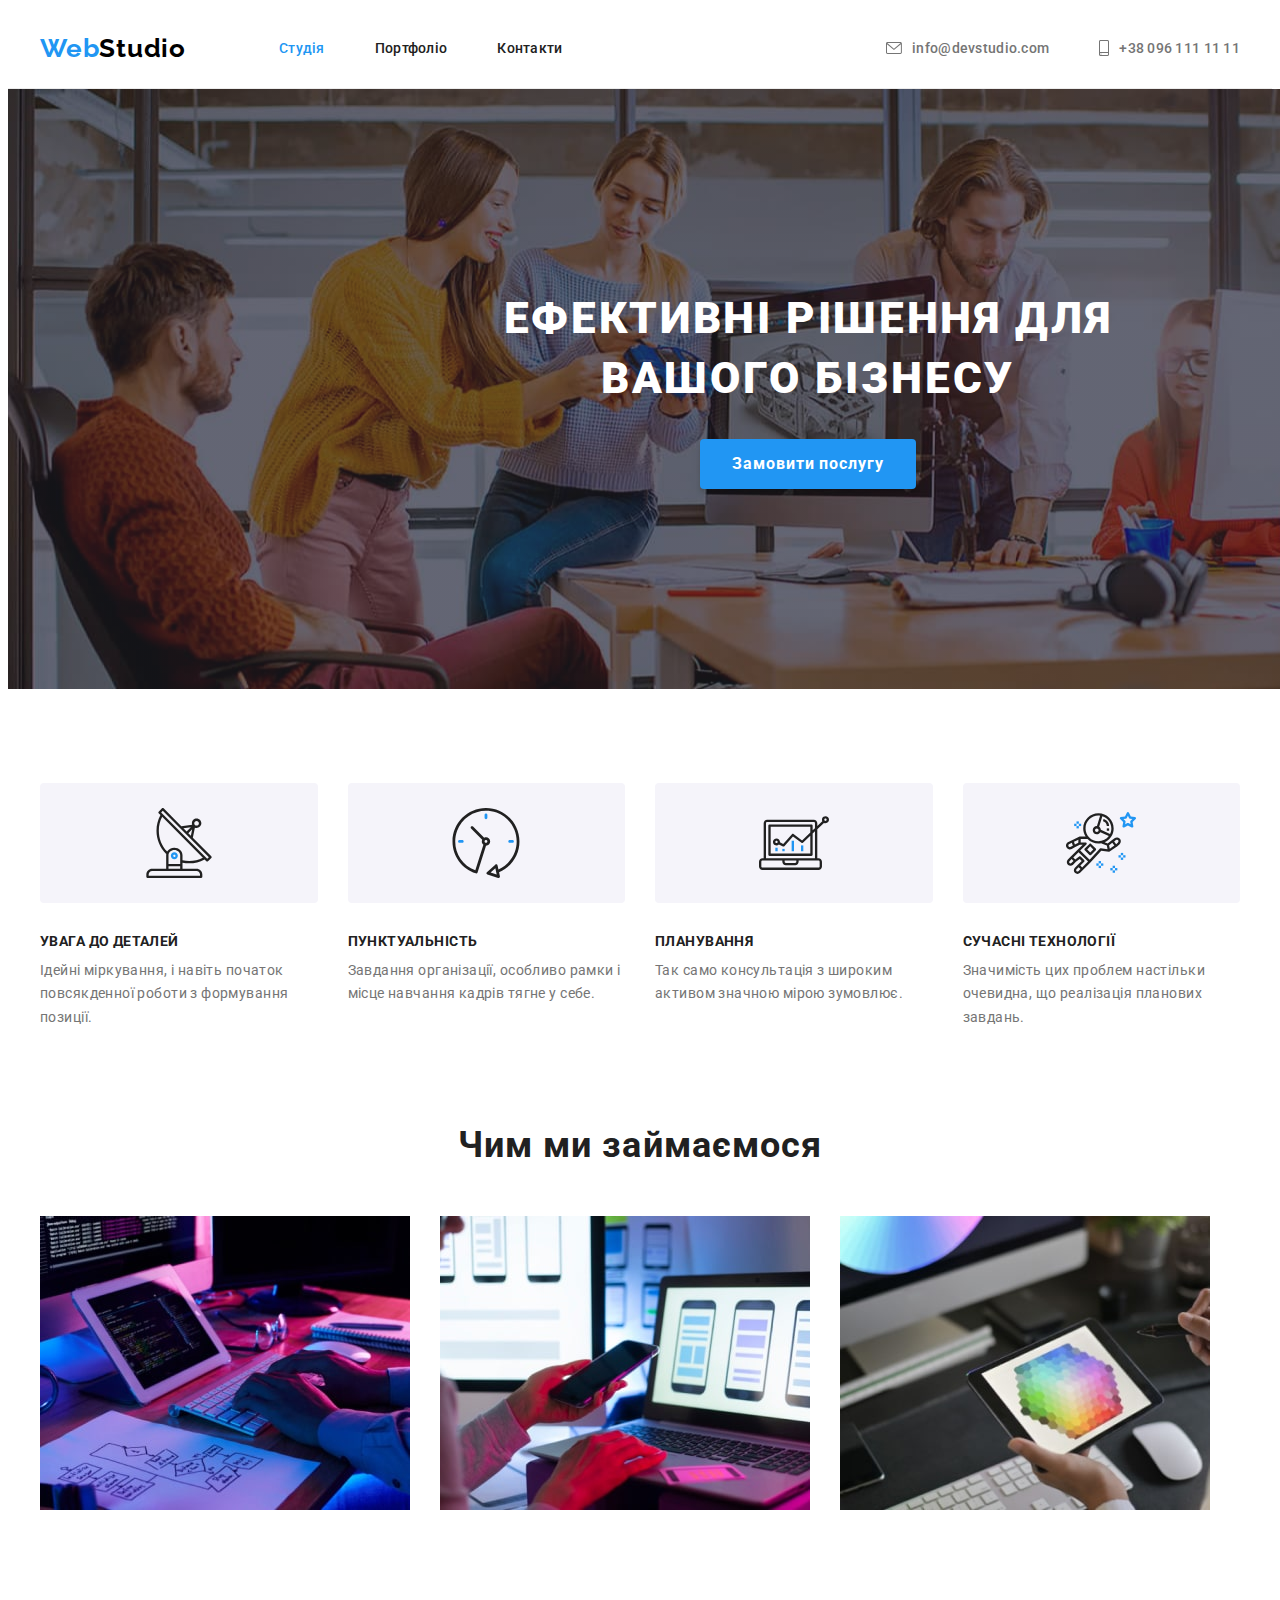
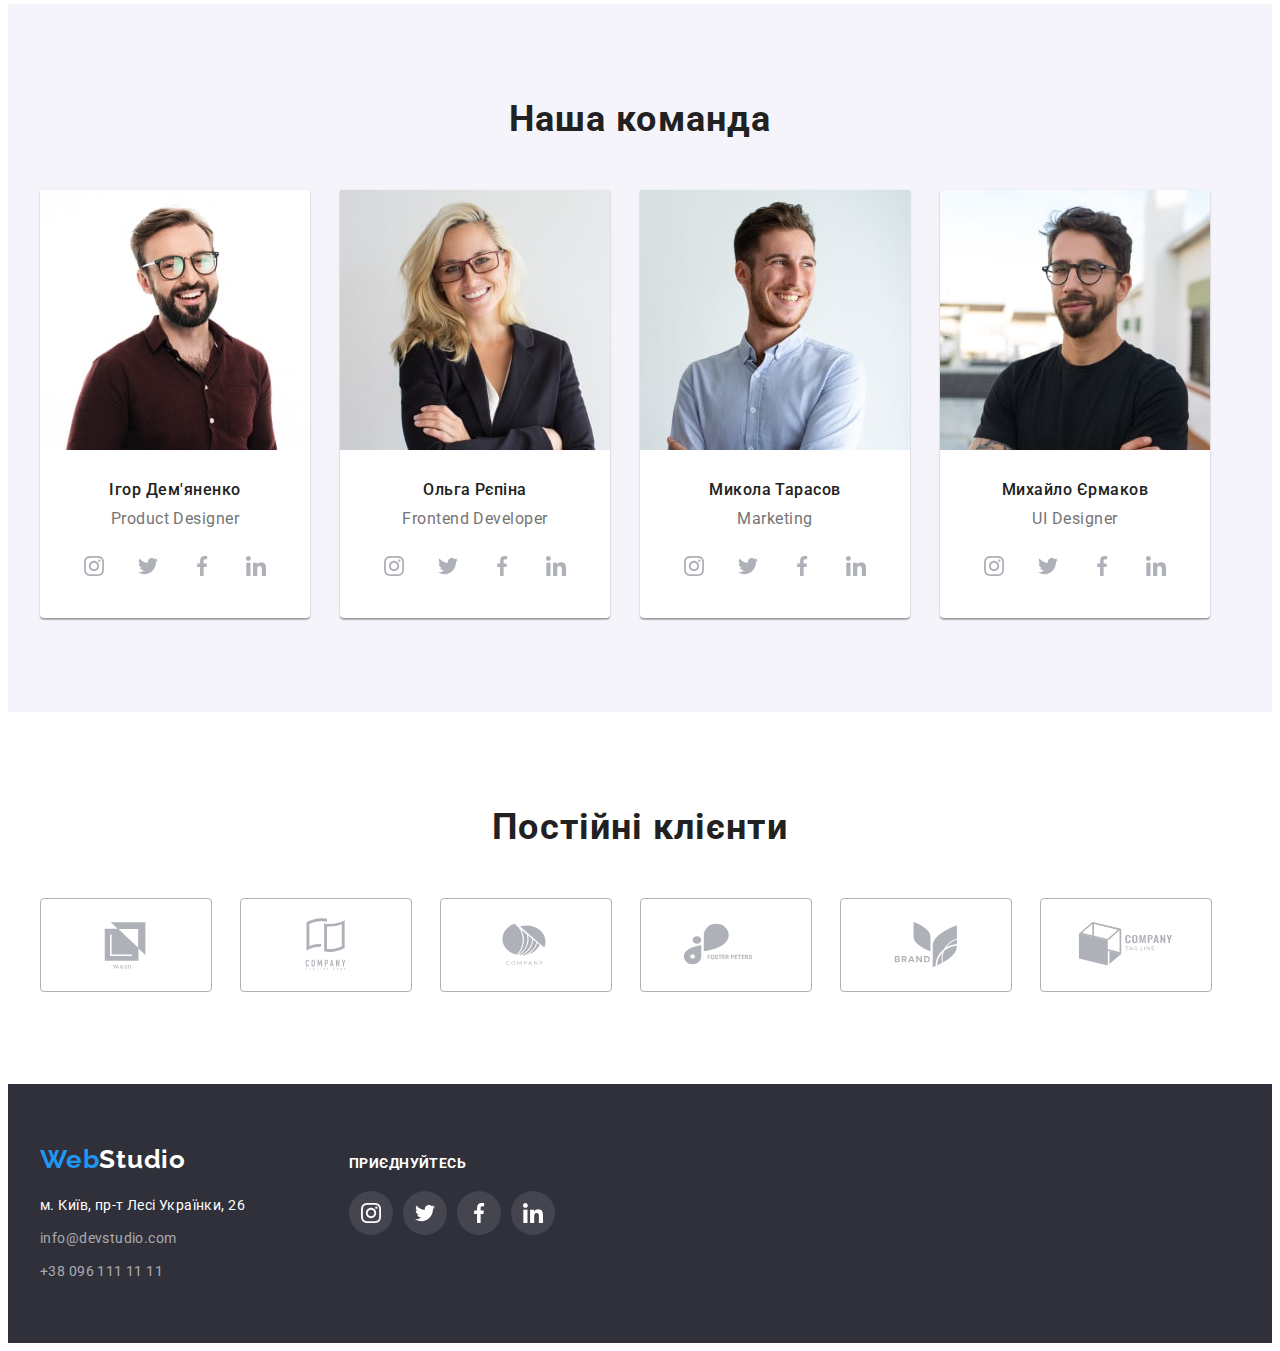
==== index.html @ badafef7 "Initial commit" ====
<!DOCTYPE html>
<html lang="uk">

<head>
    <meta charset="UTF-8">
    <meta name="viewport" content="width=device-width, initial-scale=1.0">
    <title>Webstudio</title>
    <link rel="preconnect" href="https://fonts.googleapis.com">
<link rel="preconnect" href="https://fonts.gstatic.com" crossorigin>
<link href="https://fonts.googleapis.com/css2?family=Raleway:wght@700&family=Roboto:wght@400;500;700;900&display=swap" rel="stylesheet">
<link rel="stylesheet" href="https://cdnjs.cloudflare.com/ajax/libs/modern-normalize/2.0.0/modern-normalize.min.css" integrity="sha512-4xo8blKMVCiXpTaLzQSLSw3KFOVPWhm/TRtuPVc4WG6kUgjH6J03IBuG7JZPkcWMxJ5huwaBpOpnwYElP/m6wg==" crossorigin="anonymous" referrerpolicy="no-referrer" />   
<link rel="stylesheet" href="./css/styles.css">
</head>

<body>
<header  class="header">
    <div class="container header-container">
    <nav class="nav">
        <a class="logo" href="./index.html">Web<span class="logo-part">Studio</span></a>
        <ul class="nav-list">
            <li><a class="nav-link current" href="">Студія</a></li>
            <li><a class="nav-link" href="./portfolio.html">Портфоліо</a></li>
            <li><a class="nav-link" href="">Контакти</a></li>
        </ul>
    </nav>
   
        <ul class="contact-list">
            <li><a class="contakt-link" href="mailto:info@devstudio.com">
                <svg class="contact-icon" width="16" height="12">
                    <use href="./images/icons.svg#icon-envelope"></use>
                </svg>
                info@devstudio.com</a></li>
            <li><a class="contakt-link" href="tel:+380961111111">
                <svg class="contact-icon" width="10" height="16">
                    <use href="./images/icons.svg#icon-smartphone"></use>
                </svg>
                +38 096 111 11 11</a></li>
        </ul>
   </div>
</header>
<main>
    <section class="hero">
        <div class="container">
        <h1 class="hero-title">Ефективні рішення для вашого бізнесу</h1>
        <button class="hero-btn" type="button">Замовити послугу</button></div>
    </section>
    <section class="section futers-section">
        <div class="container">
        <h2 class="visually-hidden" >особливості</h2>
        <ul class="futers-list">
            <li class="futers-item">
                <div class="icon-wrap">
                    <svg width="70" height="70">
                        <use href="./images/icons.svg#icon-antenna-1"></use>
                    </svg>
                </div>
                <h3 class="fuetures-subtitle">УВАГА ДО ДЕТАЛЕЙ</h3>
                <p class="fuetures-text">Ідейні міркування, і навіть початок повсякденної роботи з формування позиції. </p>
            </li>
            <li class="futers-item">
                <div class="icon-wrap">
                    <svg width="70" height="70">
                        <use href="./images/icons.svg#icon-clock-1"></use>
                    </svg>
                </div>
                <h3 class="fuetures-subtitle">ПУНКТУАЛЬНІСТЬ</h3>
                <p class="fuetures-text">Завдання організації, особливо рамки і місце навчання кадрів тягне у себе.</p>
            </li>
            <li class="futers-item">
                <div class="icon-wrap">
                    <svg width="70" height="70">
                        <use href="./images/icons.svg#icon-diagram-1"></use>
                    </svg>
                </div>
                <h3 class="fuetures-subtitle">ПЛАНУВАННЯ</h3>
                <p class="fuetures-text">Так само консультація з широким активом значною мірою зумовлює.</p>
            </li>
            <li class="futers-item">
                <div class="icon-wrap">
                    <svg width="70" height="70">
                        <use href="./images/icons.svg#icon-astronaut-1"></use>
                    </svg>
                </div>
                <h3 class="fuetures-subtitle">СУЧАСНІ ТЕХНОЛОГІЇ</h3>
                <p class="fuetures-text">Значимість цих проблем настільки очевидна, що реалізація планових завдань.</p>
            </li>
        </ul>
        </div>
    </section>
    <section class="section">
        <div class="container">
        <h2  class="section-title">Чим ми займаємося</h2>
        <ul class="doing-list">
            <li><img src="./images/img1.jpg" alt="комп`ютер" width="370"></li>
            <li><img src="./images/img2.jpg" alt="айфон" width="370"></li>
            <li><img src="./images/img3.jpg" alt="планшет" width="370"></li>
        </ul>
        </div>
    </section>
    <section class="team section">
        <div class="container">
        <h2 class="section-title">Наша команда</h2>
        <ul class="team-list">
            <li class="team-item">
                <img src="./images/team/team1.jpg" alt="чоловік з бородою в окулярах" width="270">
                <div class="team-text-wrap">
                <h3 class="team-subtitle">Ігор Дем'яненко</h3>
                <p lang="en" class="team-text">Product Designer</p>
            <ul class="team-soc-list">
                <li class="team-soc-item">
                    <a href="" class="team-soc-link">
                        <svg class="team-soc-icon" width="20" height="20">
                            <use href="./images/icons.svg#icon-instagram-2"></use>
                        </svg>
                    </a>
                </li>
                <li class="team-soc-item">
                    <a href="" class="team-soc-link">
                        <svg class="team-soc-icon" width="20" height="20">
                            <use href="./images/icons.svg#icon-twitter-1"></use>
                        </svg>
                    </a>
                </li>
                <li class="team-soc-item">
                    <a href="" class="team-soc-link">
                        <svg class="team-soc-icon" width="20" height="20">
                            <use href="./images/icons.svg#icon-facebook-1"></use>
                        </svg>
                    </a>
                </li>
                <li class="team-soc-item">
                    <a href="" class="team-soc-link">
                        <svg class="team-soc-icon" width="20" height="20">
                            <use href="./images/icons.svg#icon-linkedin-1"></use>
                        </svg>
                    </a>
                </li>
            </ul>
            </div>
            </li>
            <li class="team-item">
                <img src="./images/team/team2.jpg" alt="жінка з світлим волоссям в окулярах" width="270">
                <div class="team-text-wrap">
                <h3 class="team-subtitle">Ольга Рєпіна</h3>
                <p lang="en" class="team-text">Frontend Developer</p>
                <ul class="team-soc-list">
                    <li class="team-soc-item">
                        <a href="" class="team-soc-link">
                            <svg class="team-soc-icon" width="20" height="20">
                                <use href="./images/icons.svg#icon-instagram-2"></use>
                            </svg>
                        </a>
                    </li>
                    <li class="team-soc-item">
                        <a href="" class="team-soc-link">
                            <svg class="team-soc-icon" width="20" height="20">
                                <use href="./images/icons.svg#icon-twitter-1"></use>
                            </svg>
                        </a>
                    </li>
                    <li class="team-soc-item">
                        <a href="" class="team-soc-link">
                            <svg class="team-soc-icon" width="20" height="20">
                                <use href="./images/icons.svg#icon-facebook-1"></use>
                            </svg>
                        </a>
                    </li>
                    <li class="team-soc-item">
                        <a href="" class="team-soc-link">
                            <svg class="team-soc-icon" width="20" height="20">
                                <use href="./images/icons.svg#icon-linkedin-1"></use>
                            </svg>
                        </a>
                    </li>
                </ul></div>
            </li>
            <li class="team-item">
                <img src="./images/team/team3.jpg" alt="молодий чоловік" width="270">
                <div class="team-text-wrap">
                <h3 class="team-subtitle">Микола Тарасов</h3>
                <p lang="en" class="team-text">Marketing</p>
                <ul class="team-soc-list">
                    <li class="team-soc-item">
                        <a href="" class="team-soc-link">
                            <svg class="team-soc-icon" width="20" height="20">
                                <use href="./images/icons.svg#icon-instagram-2"></use>
                            </svg>
                        </a>
                    </li>
                    <li class="team-soc-item">
                        <a href="" class="team-soc-link">
                            <svg class="team-soc-icon" width="20" height="20">
                                <use href="./images/icons.svg#icon-twitter-1"></use>
                            </svg>
                        </a>
                    </li>
                    <li class="team-soc-item">
                        <a href="" class="team-soc-link">
                            <svg class="team-soc-icon" width="20" height="20">
                                <use href="./images/icons.svg#icon-facebook-1"></use>
                            </svg>
                        </a>
                    </li>
                    <li class="team-soc-item">
                        <a href="" class="team-soc-link">
                            <svg class="team-soc-icon" width="20" height="20">
                                <use href="./images/icons.svg#icon-linkedin-1"></use>
                            </svg>
                        </a>
                    </li>
                </ul></div>
            </li>
            <li class="team-item">
                <img src="./images/team/team4.jpg" alt="чоловік з бородою в окулярах" width="270">
                <div class="team-text-wrap">
                <h3 class="team-subtitle">Михайло Єрмаков</h3>
                <p lang="en" class="team-text">UI Designer</p>
                <ul class="team-soc-list">
                    <li class="team-soc-item">
                        <a href="" class="team-soc-link">
                            <svg class="team-soc-icon" width="20" height="20">
                                <use href="./images/icons.svg#icon-instagram-2"></use>
                            </svg>
                        </a>
                    </li>
                    <li class="team-soc-item">
                        <a href="" class="team-soc-link">
                            <svg class="team-soc-icon" width="20" height="20">
                                <use href="./images/icons.svg#icon-twitter-1"></use>
                            </svg>
                        </a>
                    </li>
                    <li class="team-soc-item">
                        <a href="" class="team-soc-link">
                            <svg class="team-soc-icon" width="20" height="20">
                                <use href="./images/icons.svg#icon-facebook-1"></use>
                            </svg>
                        </a>
                    </li>
                    <li class="team-soc-item">
                        <a href="" class="team-soc-link">
                            <svg class="team-soc-icon" width="20" height="20">
                                <use href="./images/icons.svg#icon-linkedin-1"></use>
                            </svg>
                        </a>
                    </li>
                </ul></div>
            </li>
        </ul>
        </div>

    </section>
  <section class="section">
    <div class="container">
        <h2 class="section-title">Постійні клієнти</h2>
        <ul class="customers-list">
            <li class="customers-item">
                <a href="" class="customers-link">
                    <svg class="customers-icon"  width="106" height="60">
                        <use href="./images/icons.svg#icon-Logo"></use>
                    </svg>
                </a>
            </li>
            <li class="customers-item">
                <a href="" class="customers-link">
                    <svg class="customers-icon"  width="106" height="60">
                        <use href="./images/icons.svg#icon-Logo-1"></use>
                    </svg>
                </a>
            </li>
            <li class="customers-item">
                <a href="" class="customers-link">
                    <svg class="customers-icon"  width="106" height="60">
                        <use href="./images/icons.svg#icon-Logo-2"></use>
                    </svg>
                </a>
            </li>
            <li class="customers-item">
                <a href="" class="customers-link">
                    <svg class="customers-icon"  width="106" height="60">
                        <use href="./images/icons.svg#icon-Logo-3"></use>
                    </svg>
                </a>
            </li>
            <li class="customers-item">
                <a href="" class="customers-link">
                    <svg class="customers-icon"  width="106" height="60">
                        <use href="./images/icons.svg#icon-Logo-4"></use>
                    </svg>
                </a>
            </li>
            <li class="customers-item">
                <a href="" class="customers-link">
                    <svg class="customers-icon"  width="106" height="60">
                        <use href="./images/icons.svg#icon-Logo-5"></use>
                    </svg>
                </a>
            </li>
        </ul>
    </div>
  </section>
</main>
<footer class="footer">
    <div class="container footer-container">
        <div class="address-wrap">
    <a class="logo logo-footer" href="./index.html">Web<span class="logo-part-footer">Studio</span></a>
    <address>
        <ul class="address-list">
            <li><a class="address-link footer-address-link" href="" rel="noopener noreferrenr" target="_blank">м. Київ, пр-т Лесі Українки, 26</a></li>
            <li><a class="address-link" href="mailto:info@devstudio.com">info@devstudio.com</a></li>
            <li><a  class="address-link" href="tel:+380961111111">+38 096 111 11 11</a></li>
        </ul>
    </address></div>
    <div class="footer-soc-wrap">
        <p class="footer-soc-title">приєднуйтесь</p>
        <ul class="footer-soc-list">
            <li class="footer-soc-item">
                <a href="" class="footer-soc-link">
                    <svg class="footer-soc-icon" width="20" height="20">
                        <use href="./images/icons.svg#icon-instagram-2"></use>
                    </svg>
                </a>
            </li>
            <li class="footer-soc-item">
                <a href="" class="footer-soc-link">
                    <svg class="footer-soc-icon" width="20" height="20">
                        <use href="./images/icons.svg#icon-twitter-1"></use>
                    </svg>
                </a>
            </li>
            <li class="footer-soc-item">
                <a href="" class="footer-soc-link">
                    <svg class="footer-soc-icon" width="20" height="20">
                        <use href="./images/icons.svg#icon-facebook-1"></use>
                    </svg>
                </a>
            </li>
            <li class="footer-soc-item">
                <a href="" class="footer-soc-link">
                    <svg class="footer-soc-icon" width="20" height="20">
                        <use href="./images/icons.svg#icon-linkedin-1"></use>
                    </svg>
                </a>
            </li>
        </ul>
    </div>
    </div>
</footer>


</body>

</html>
---- css/styles.css ----
:root {
    --primary-text-color: #212121;
    --primary-bg-color: #FFFFFF;
    --secondary-bg-color: #2F303A;
    --secondary-text-color: #757575;
    --third-text-color: #000;
    --accent-text-color: #2196F3;
    --accent-bg-btn: #188CE8;
    --light-text-color: #fff;
    --light-bg-color: #F5F4FA;
    --grey-text-color: rgba(255, 255, 255, 0.60);
    --portfolio-btn-bg: #F5F4FA;

}

body {
    font-family: "Roboto", sans-serif;
    color: var(--primary-text-color);
    font-size: 14px;
    background-color: var(--primary-bg-color);
}

a {
    text-decoration: none;
}

h1,
h2,
h3,
p {
    margin: 0;

}

img {
    display: block;
    height: auto;


}

ul {
    list-style: none;
    margin: 0;
    padding: 0;
}

address {
    font-style: normal;
}
.visually-hidden {
    position: absolute;
    width: 1px;
    height: 1px;
    margin: -1px;
    border: 0;
    padding: 0;
    white-space: nowrap;
    clip-path: inset(100%);
    clip: rect(0 0 0 0);
    overflow: hidden;
  }

.container {
    width: 1200px;
    padding-left: 15px;
    padding-right: 15px;
    margin: 0 auto;
}

.section-title {
    text-align: center;

    font-size: 36px;


    line-height: normal;
    letter-spacing: 0.03em;
    margin-bottom: 50px;
}
.section{
    padding: 94px 0;
}
.header{
    border-bottom: 1px solid #ECECEC;
}
.header-container{
    display: flex;
}
.nav{
    display: flex;
    margin-right: auto;
    align-items: center;
}
.logo {
    color: var(--accent-text-color);
    font-family: Raleway, sans-serif;
    font-size: 26px;
    font-weight: 700;
    line-height: normal;
    letter-spacing: 0.03em;
    margin-right: 93px;
}


.logo-part {
    color: var(--third-text-color);
}
.nav-list{
    display: flex;
    gap: 50px;
}
.nav-link {
    color: var(--primary-text-color);
    font-weight: 500;
    line-height: normal;
    letter-spacing: 0.02em;
    padding: 32px 0;
    display: block;
}

.current {
    color: var(--accent-text-color);
}

.nav-link:hover,
.nav-link:focus {
    color: var(--accent-text-color);
}
.contact-list{
    display: flex;
    gap: 50px;
}
.contakt-link {
    color: var(--secondary-text-color);
    font-weight: 500;
    line-height: normal;
    letter-spacing: 0.02em;
    padding: 32px 0;
    display: flex;
    align-items: center;
    gap: 10px;
}
.contact-icon{
    fill: currentColor;
}
.contakt-link:hover,
.contakt-link:focus {
    color: var(--accent-text-color);
}

.hero {
    background-color: var(--secondary-bg-color);
    padding: 200px 0;
    background-image: linear-gradient(rgba(47, 48, 58, 0.40), rgba(47, 48, 58, 0.40)), url(../images/herobg.jpg);
    background-repeat: no-repeat;
    background-size: cover;
    width: 1600px;
    margin: 0 auto;
}

.hero-title {
    color: var(--light-text-color);
    text-align: center;
    font-size: 44px;
    width: 696px;
    margin-right: auto;
    margin-left: auto;
    margin-bottom: 30px;
    font-weight: 900;
    line-height: 1.36;
    letter-spacing: 0.06em;
    text-transform: uppercase;
}

.hero-btn {
    color: #FFF;
    font-family: inherit;
    font-size: 16px;
    font-weight: 700;
    line-height: 1.86;
    letter-spacing: 0.06em;
    background-color: var(--accent-text-color);
    cursor: pointer;
    margin: 0 auto;
    display: block;
    border-radius: 4px;
    border: none;
    min-width: 216px;
    height: 50px;
box-shadow: 0px 4px 4px 0px rgba(0, 0, 0, 0.15);
}

.hero-btn:hover,
.hero-btn:focus {
    background-color: var(--accent-bg-btn);
    outline: transparent;
}
.futers-section{
    padding-bottom: 0;
}
.futers-list{
    display: flex;
    gap: 30px;
}

.futers-item{
    width: calc((100% - 90px) / 4) ;
}
.icon-wrap{
    border-radius: 4px;
background: #F5F4FA;
height: 120px;
display: flex;
justify-content: center;
margin-bottom: 30px;
align-items: center;
}
.fuetures-subtitle {

    font-size: 14px;
margin-bottom: 10px;
    line-height: normal;
    letter-spacing: 0.03em;
    text-transform: uppercase;
}

.fuetures-text {
    color: var(--secondary-text-color);
    line-height: 1.7;
    letter-spacing: 0.03em;
}
.doing-list{
    display: flex;
    gap: 30px;
}
.team {
    background-color: var(--light-bg-color);
}
.team-list{
    display: flex;
    gap: 30px;
}
.team-item {
    background-color: var(--primary-bg-color);
    border-radius: 0px 0px 4px 4px;


/* material shadow v1 */
box-shadow: 0px 2px 1px 0px rgba(0, 0, 0, 0.20), 0px 1px 1px 0px rgba(0, 0, 0, 0.14), 0px 1px 3px 0px rgba(0, 0, 0, 0.12);
}
.team-text-wrap{
    padding: 30px 0;
}
.team-subtitle {
margin-bottom: 10px;
    text-align: center;

    font-size: 16px;

    font-weight: 500;
    line-height: normal;
    letter-spacing: 0.03em;
}

.team-text {
    color: var(--secondary-text-color);
    text-align: center;

    font-size: 16px;

    line-height: normal;
    letter-spacing: 0.03em;
    margin-bottom: 16px;
}
.team-soc-list {
    display: flex;
    justify-content: center;
    gap: 10px;
}
.team-soc-item {
    width: 44px;
height: 44px;
}
.team-soc-link {
    width: 100%;
    height: 100%;
    display: flex;
    justify-content: center;
    align-items: center;
    background-color: transparent;
    border-radius: 50%;

    color: #AFB1B8;
}
.team-soc-link:hover,
.team-soc-link:focus{
    background-color: #2196F3;
    color:#FFFFFF;
    outline: transparent;
}
.team-soc-icon {
    fill: currentColor;
}
.customers-list {
    display: flex;
    gap: 30px;
}
.customers-item {
    width: 170px;
height: 92px;
}
.customers-link {
    width: 100%;
    height: 100%;
    display: flex;
    justify-content: center;
    align-items: center;
    border-radius: 4px;
border: 1px solid #AFB1B8;
color:#AFB1B8;
}
.customers-link:hover,
.customers-link:focus{
    border-color: #2196F3;
    color: #2196F3;
    outline: transparent;
}
.customers-icon {
    fill: currentColor;
}

.footer {
    background-color: var(--secondary-bg-color);
    padding: 60px 0;
}
.footer-container{
    display: flex;
    align-items: baseline;

}
.address-wrap{
    margin-right: 70px;
}
.logo-footer{
    display: inline-block;
    margin-bottom: 20px;
}
.logo-part-footer {
    color: var(--light-text-color);
}
.address-list{
    display: flex;
    flex-direction: column;
    gap: 9px;
}
.address-link {
    color: var(--grey-text-color);

    font-size: 14px;


    line-height: 1.7;
    /* 171.429% */
    letter-spacing: 0.03em;
}

.address-link:hover,
.address-link:focus {
    color: var(--accent-text-color);
}

.footer-address-link {
    color: var(--light-text-color);

}
.footer-soc-wrap {
}
.footer-soc-title {
    color:var(--light-text-color);
margin-bottom: 20px;
font-weight: 700;
line-height: normal;
letter-spacing: 0.42px;
text-transform: uppercase;
}
.footer-soc-list {
    display: flex;
    gap: 10px;
}
.footer-soc-item {
    width: 44px;
height: 44px;
}
.footer-soc-link {
    width: 100%;
    height: 100%;
    display: flex;
    justify-content: center;
    align-items: center;
    border-radius: 50%;
    background-color: rgba(255, 255, 255, 0.10);
    color: #FFFFFF;
}
.footer-soc-link:hover,
.footer-soc-link:focus{
    background-color: #2196F3;
    outline: transparent;
}

.footer-soc-icon {
    fill: currentColor;
}

/*Portfolio*/


.portfolio-list-btn {
    display: flex;
    justify-content: center;
    gap: 8px;
    margin-bottom: 50px;
}

.portfolio-btn {
    color: var(--primary-text-color);
    padding: 6px 22px;
    border: none;
    border-radius: 4px;
    font-family: inherit;
    font-size: 16px;

    font-weight: 500;
    line-height: 1.6;
    /* 162.5% */
    letter-spacing: 0.03em;
    cursor: pointer;
    background-color: var(--portfolio-btn-bg);
}

.portfolio-btn:hover,
.portfolio-btn:focus {
    background-color: var(--accent-text-color);
    color: var(--light-text-color);
    outline: transparent;
}
.card-list {
    display: flex;
    flex-wrap: wrap;
    gap: 30px;
}
.card-link {
    display: block;

}
.card-link:hover,
.card-link:focus{
    outline: transparent;
    box-shadow: 1px 4px 6px 0px rgba(0, 0, 0, 0.16), 0px 4px 4px 0px rgba(0, 0, 0, 0.06), 0px 1px 1px 0px rgba(0, 0, 0, 0.12);

}
.cart-text-wrap{
    padding: 20px 24px;
    border: 1px solid #EEE;
    border-top: none;
}






.card-title {
    color: var(--primary-text-color);

    font-size: 18px;

    font-weight: 700;
    line-height: 2;
    /* 200% */
    letter-spacing: 0.06em;
    margin-bottom: 4px;
}

.card-text {
    color: var(--secondary-text-color);

    font-size: 16px;


    line-height: 1.9;
    /* 187.5% */
    letter-spacing: 0.03em;
}
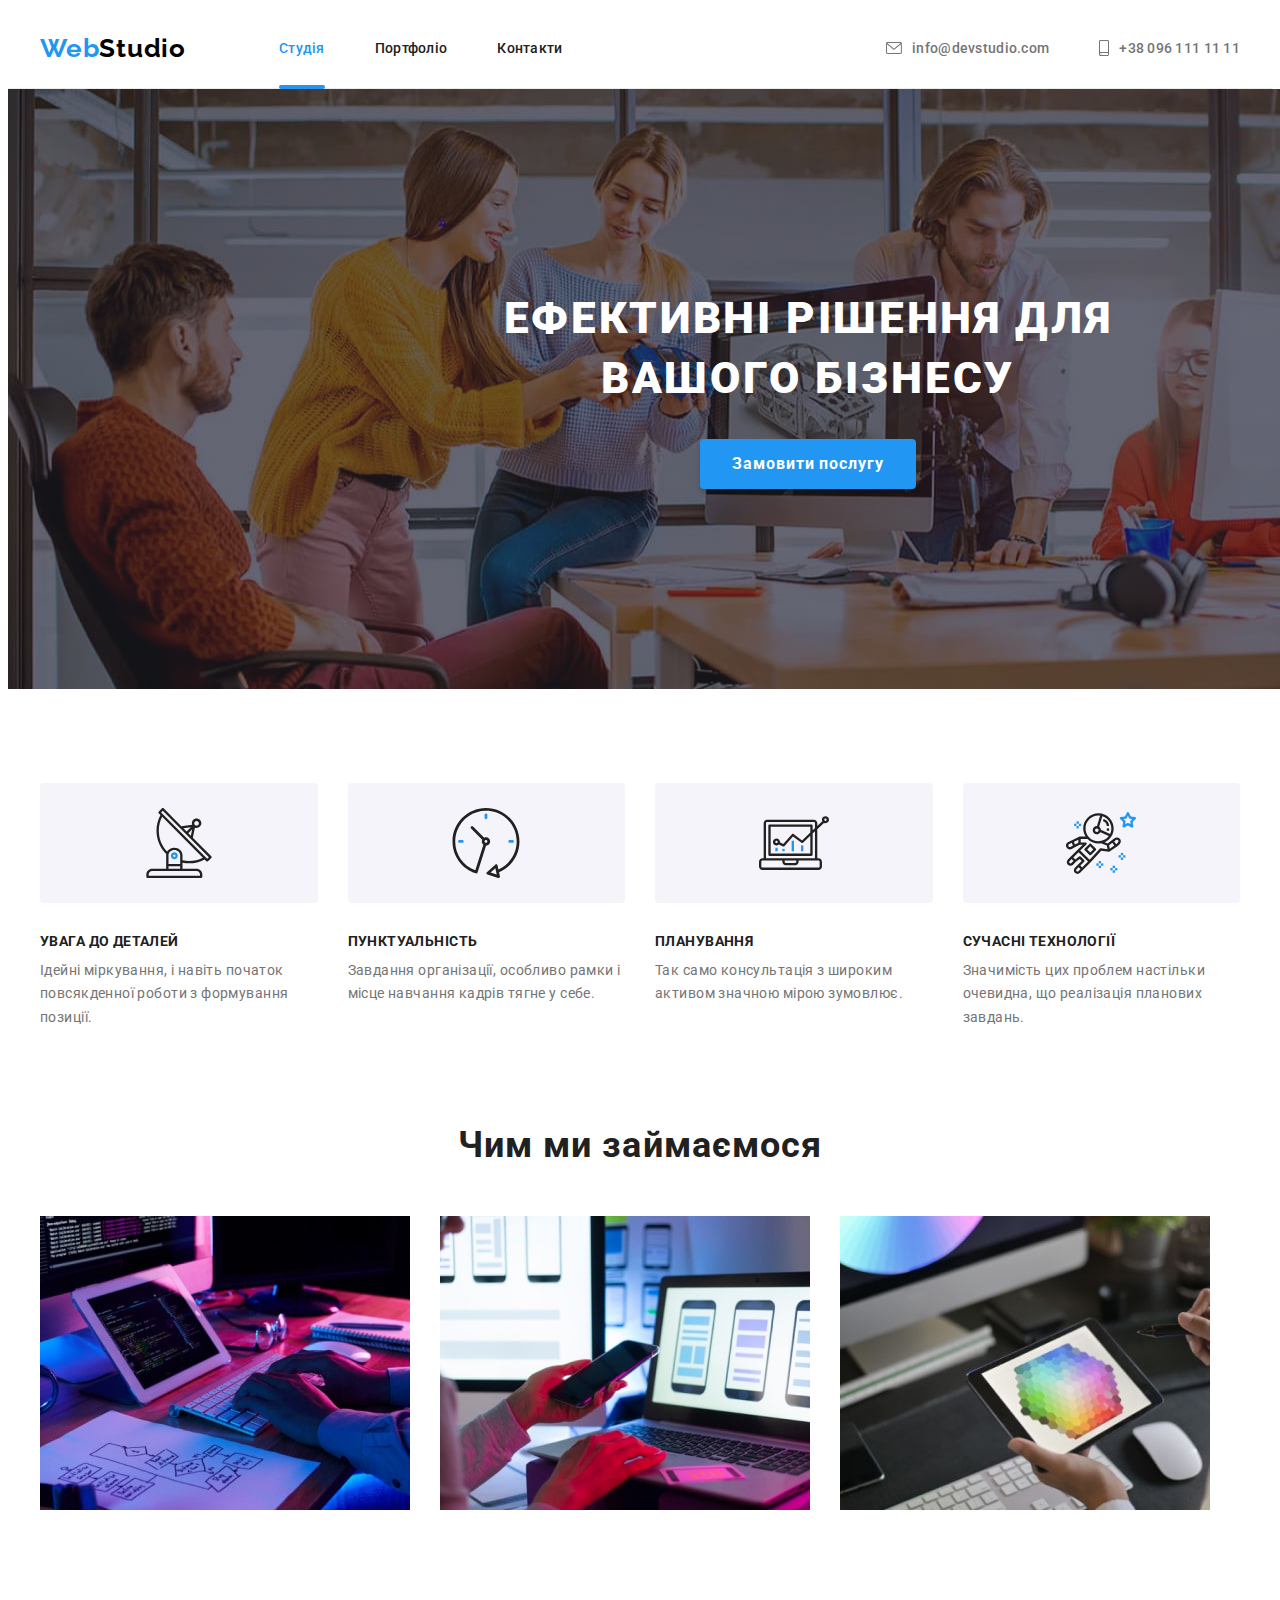
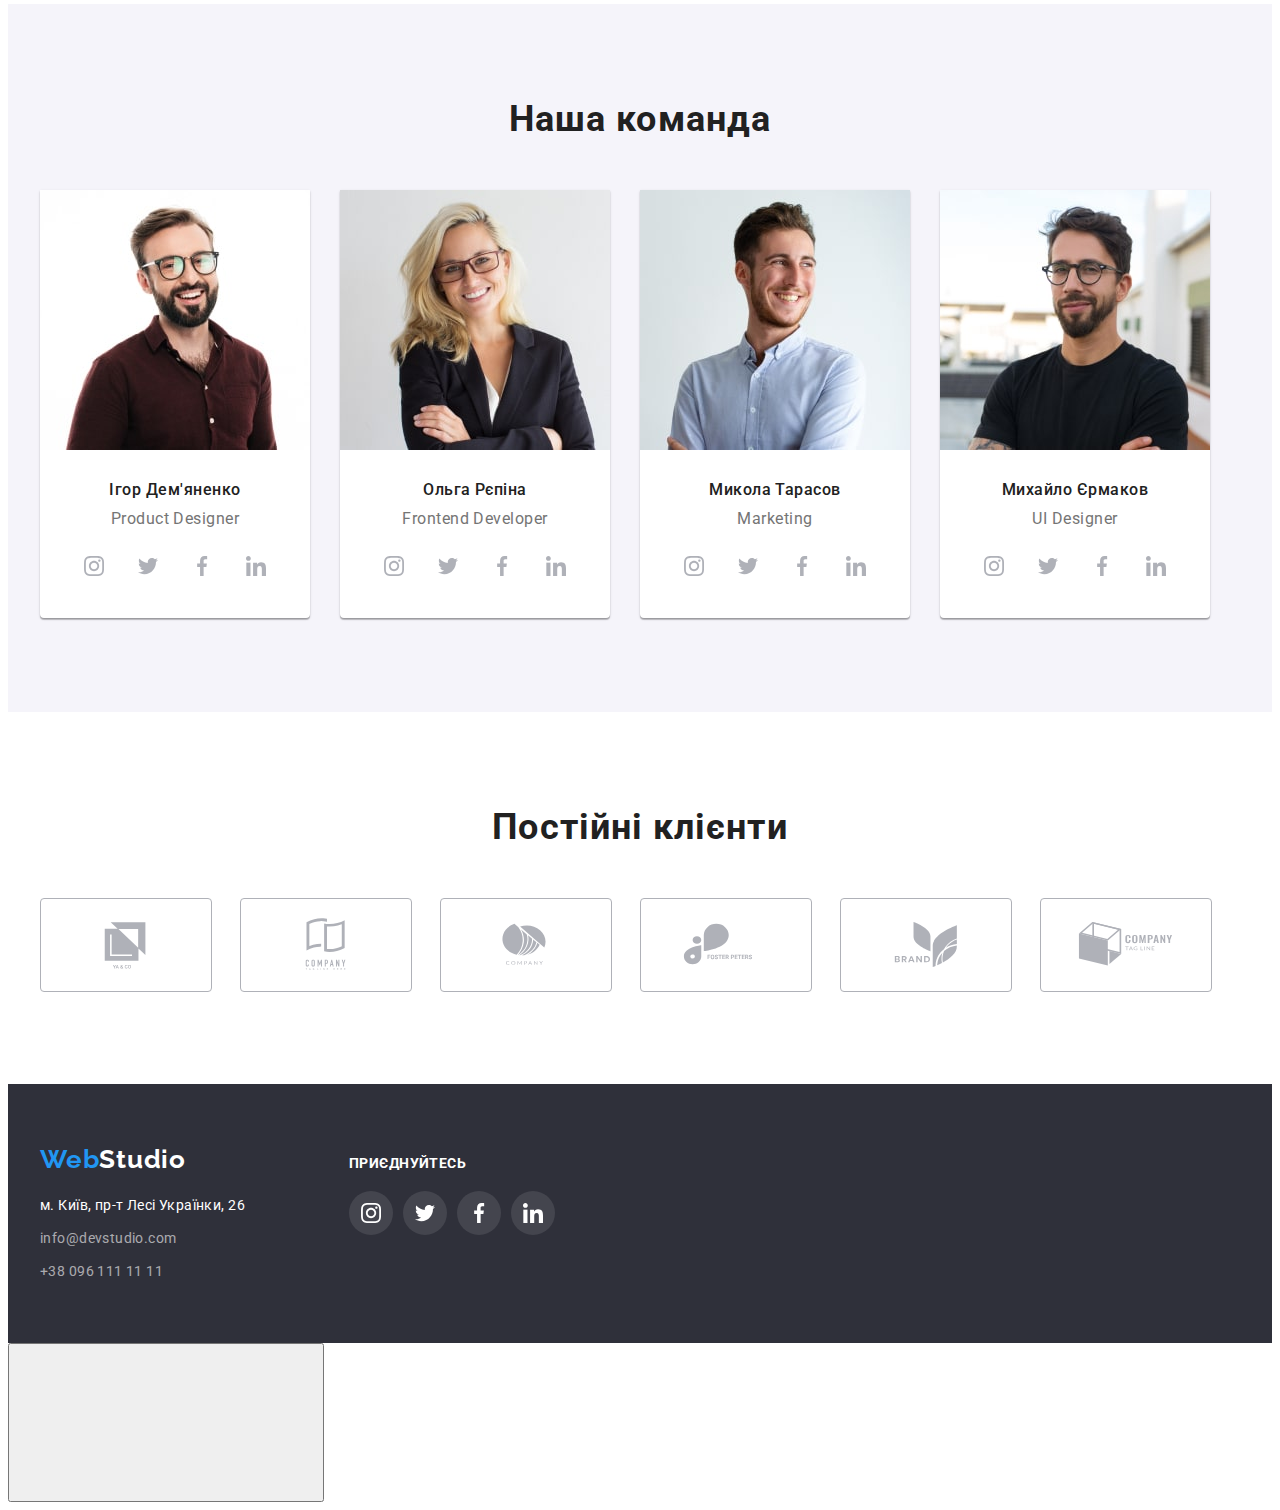
==== commit e8c55b6b: "add" ====
--- a/index.html
+++ b/index.html
@@ -346,7 +346,15 @@
     </div>
     </div>
 </footer>
-
+<div class="backdrop">
+    <div class="modal">
+        <button class="modal-close-btn">
+            <svg class="model-close-icon">
+                <use></use>
+            </svg>
+        </button>
+    </div>
+</div>
 
 </body>
 
--- a/css/styles.css
+++ b/css/styles.css
@@ -10,6 +10,7 @@
     --light-bg-color: #F5F4FA;
     --grey-text-color: rgba(255, 255, 255, 0.60);
     --portfolio-btn-bg: #F5F4FA;
+    --timing-function: 250ms cubic-bezier(0.4, 0, 0.2, 1);
 
 }
 
@@ -117,16 +118,29 @@
     letter-spacing: 0.02em;
     padding: 32px 0;
     display: block;
-}
-
-.current {
-    color: var(--accent-text-color);
-}
-
+    transition: color var(--timing-function);
+
+}
 .nav-link:hover,
 .nav-link:focus {
     color: var(--accent-text-color);
 }
+.current {
+    color: var(--accent-text-color);
+    position: relative;
+}
+.current::after{
+    content:"";
+    position: absolute;
+    left: 0;
+    bottom: -1px;
+    width: 100%;
+    height: 4px;
+    border-radius: 2px;
+background: #2196F3;
+}
+
+
 .contact-list{
     display: flex;
     gap: 50px;
@@ -140,6 +154,7 @@
     display: flex;
     align-items: center;
     gap: 10px;
+    transition: color var(--timing-function);
 }
 .contact-icon{
     fill: currentColor;
@@ -189,6 +204,7 @@
     min-width: 216px;
     height: 50px;
 box-shadow: 0px 4px 4px 0px rgba(0, 0, 0, 0.15);
+transition:  background-color var(--timing-function);
 }
 
 .hero-btn:hover,
@@ -292,6 +308,7 @@
     border-radius: 50%;
 
     color: #AFB1B8;
+    transition:  background-color var(--timing-function), color var(--timing-function);
 }
 .team-soc-link:hover,
 .team-soc-link:focus{
@@ -319,6 +336,7 @@
     border-radius: 4px;
 border: 1px solid #AFB1B8;
 color:#AFB1B8;
+transition:  border-color var(--timing-function), color var(--timing-function);
 }
 .customers-link:hover,
 .customers-link:focus{
@@ -363,6 +381,7 @@
     line-height: 1.7;
     /* 171.429% */
     letter-spacing: 0.03em;
+    transition: color var(--timing-function);
 }
 
 .address-link:hover,
@@ -401,6 +420,7 @@
     border-radius: 50%;
     background-color: rgba(255, 255, 255, 0.10);
     color: #FFFFFF;
+    transition:  background-color var(--timing-function);
 }
 .footer-soc-link:hover,
 .footer-soc-link:focus{
@@ -436,12 +456,15 @@
     letter-spacing: 0.03em;
     cursor: pointer;
     background-color: var(--portfolio-btn-bg);
+    transition:  background-color var(--timing-function), color var(--timing-function), box-shadow var(--timing-function);
 }
 
 .portfolio-btn:hover,
 .portfolio-btn:focus {
     background-color: var(--accent-text-color);
     color: var(--light-text-color);
+    box-shadow: 0px 2px 2px 0px rgba(0, 0, 0, 0.12), 0px 1px 2px 0px rgba(0, 0, 0, 0.08), 0px 3px 1px 0px rgba(0, 0, 0, 0.10);
+
     outline: transparent;
 }
 .card-list {
@@ -451,6 +474,7 @@
 }
 .card-link {
     display: block;
+    transition: box-shadow var(--timing-function);
 
 }
 .card-link:hover,
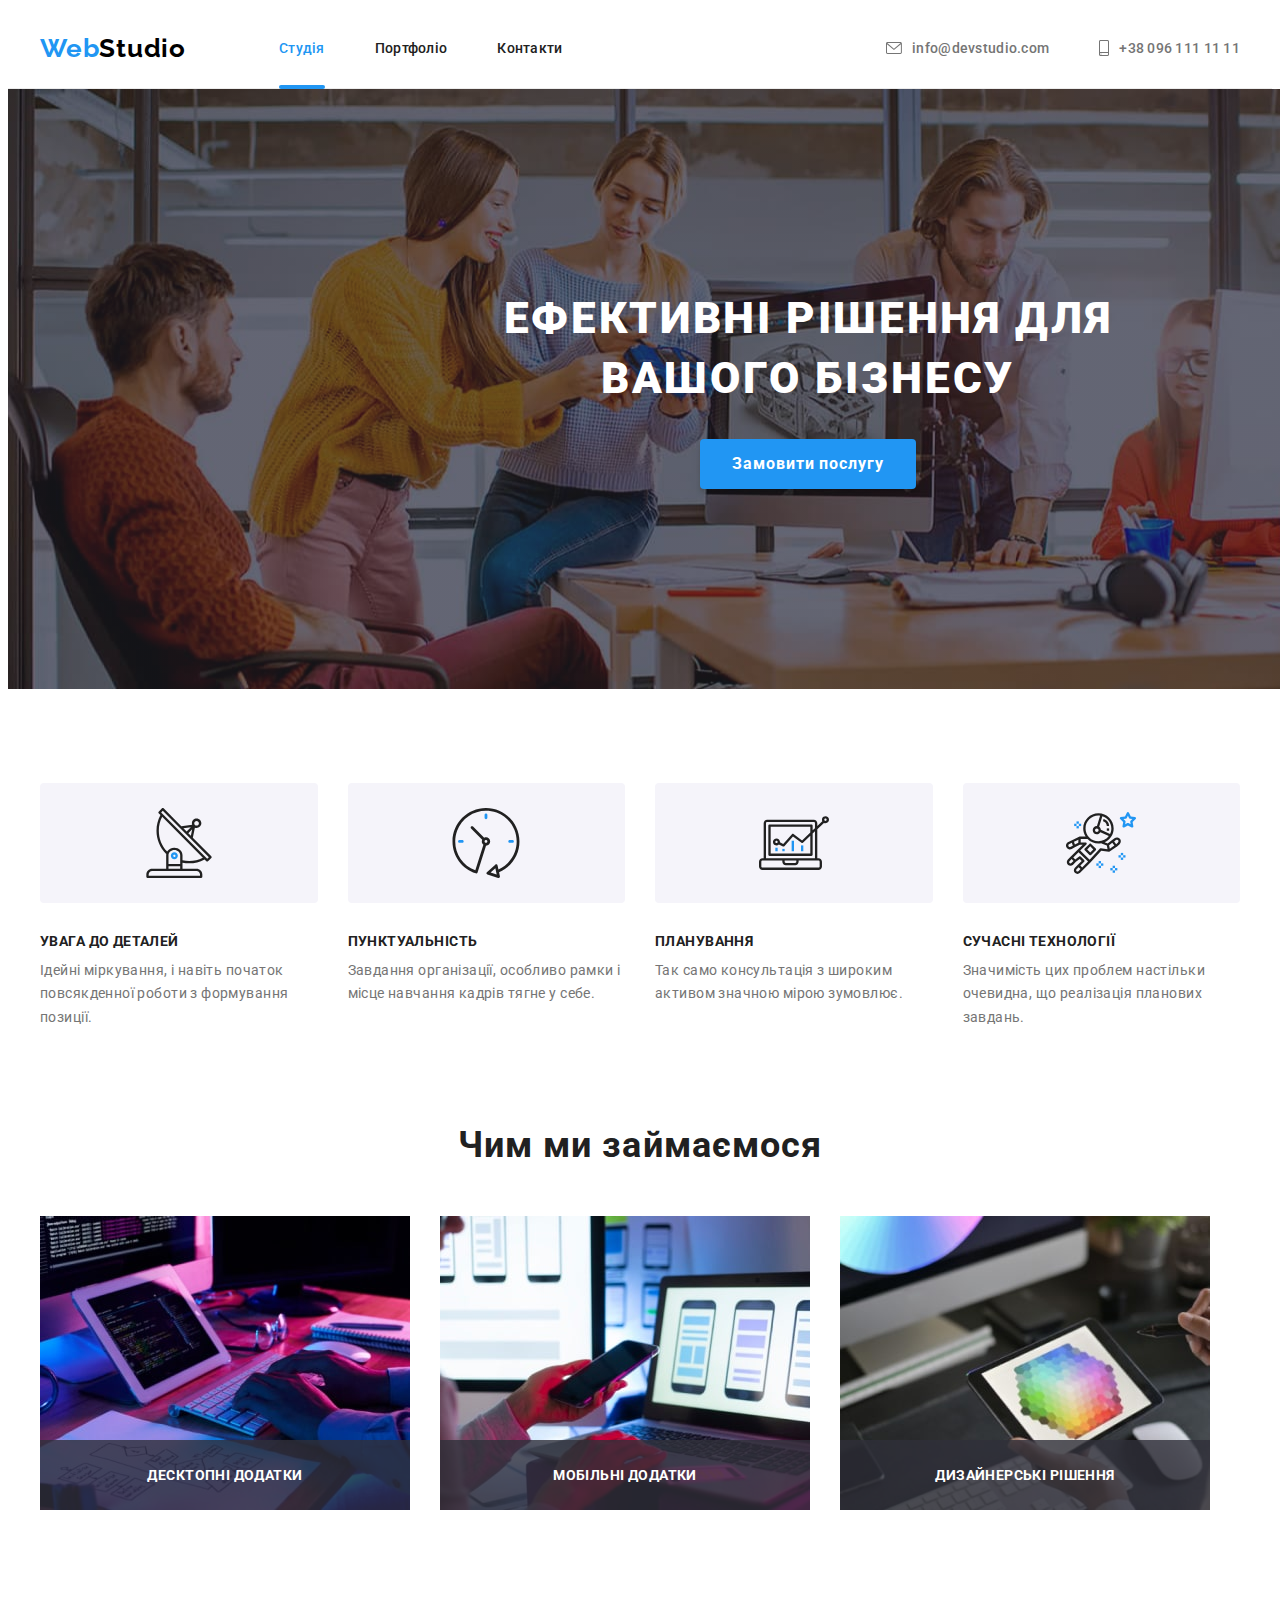
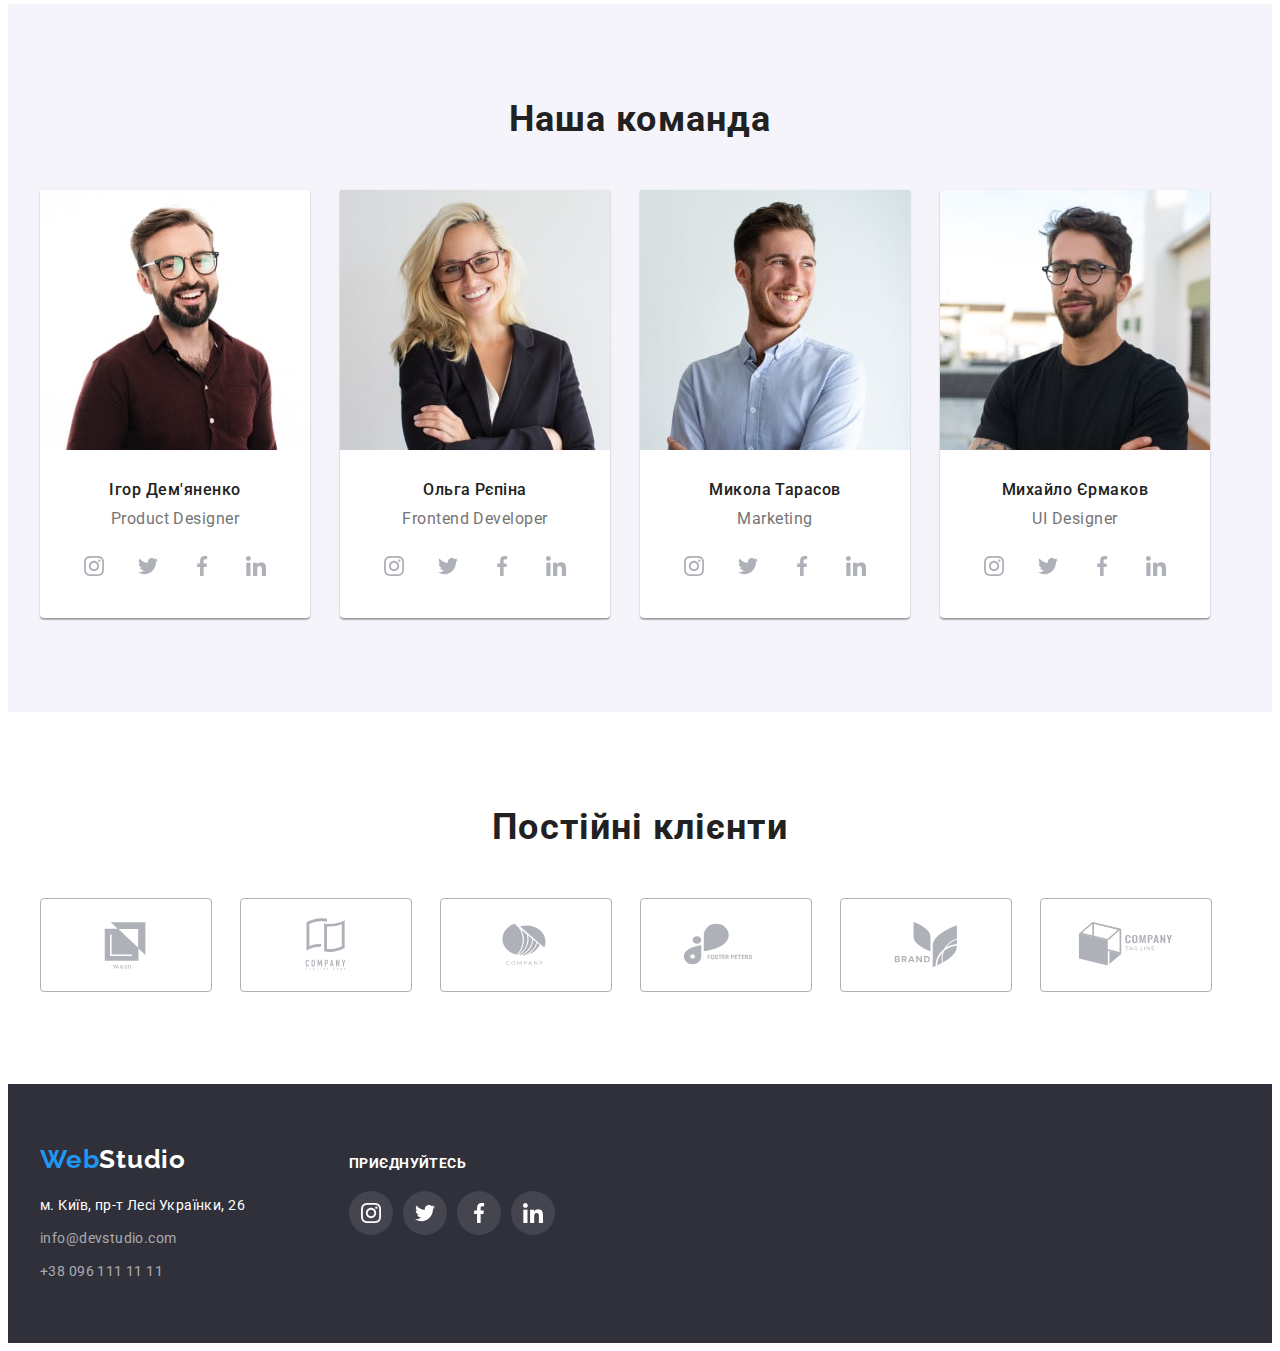
==== commit ef05a707: "add" ====
--- a/index.html
+++ b/index.html
@@ -42,7 +42,7 @@
     <section class="hero">
         <div class="container">
         <h1 class="hero-title">Ефективні рішення для вашого бізнесу</h1>
-        <button class="hero-btn" type="button">Замовити послугу</button></div>
+        <button class="hero-btn" type="button" data-modal-open>Замовити послугу</button></div>
     </section>
     <section class="section futers-section">
         <div class="container">
@@ -91,9 +91,15 @@
         <div class="container">
         <h2  class="section-title">Чим ми займаємося</h2>
         <ul class="doing-list">
-            <li><img src="./images/img1.jpg" alt="комп`ютер" width="370"></li>
-            <li><img src="./images/img2.jpg" alt="айфон" width="370"></li>
-            <li><img src="./images/img3.jpg" alt="планшет" width="370"></li>
+            <li class="doing-item"><img src="./images/img1.jpg" alt="комп`ютер" width="370">
+            <p class="doing-text">Десктопні додатки</p>
+            </li>
+            <li class="doing-item"><img src="./images/img2.jpg" alt="айфон" width="370">
+                <p class="doing-text">Мобільні додатки</p>
+            </li>
+            <li class="doing-item"><img src="./images/img3.jpg" alt="планшет" width="370">
+                <p class="doing-text">Дизайнерські рішення</p>
+            </li>
         </ul>
         </div>
     </section>
@@ -346,16 +352,17 @@
     </div>
     </div>
 </footer>
-<div class="backdrop">
+<div class="backdrop" data-modal>
     <div class="modal">
-        <button class="modal-close-btn">
-            <svg class="model-close-icon">
-                <use></use>
+        <button type="button" class="modal-close-btn"  data-modal-close>
+            <svg class="model-close-icon" width="18" height="18">
+                <use href="./images/icons.svg#icon-close-black"></use>
             </svg>
         </button>
     </div>
 </div>
-
+<script src="./js/modal.js"></script>
 </body>
 
+
 </html>--- a/css/styles.css
+++ b/css/styles.css
@@ -250,6 +250,30 @@
     display: flex;
     gap: 30px;
 }
+.doing-item{
+    position: relative;
+}
+.doing-text{
+    position: absolute;
+
+    left: 0;
+    bottom: 0;
+    display: flex;
+    justify-content: center;
+    align-items: center;
+    color: #FFF;
+text-align: center;
+
+font-size: 14px;
+
+font-weight: 700;
+line-height: normal;
+letter-spacing: 0.03em;
+text-transform: uppercase;
+background: rgba(47, 48, 58, 0.80);
+width: 100%;
+height: 70px;
+}
 .team {
     background-color: var(--light-bg-color);
 }
@@ -483,6 +507,32 @@
     box-shadow: 1px 4px 6px 0px rgba(0, 0, 0, 0.16), 0px 4px 4px 0px rgba(0, 0, 0, 0.06), 0px 1px 1px 0px rgba(0, 0, 0, 0.12);
 
 }
+.overlay-wrap{
+    position: relative;
+    overflow: hidden;
+}
+.overlay{
+    position: absolute;
+    top: 0;
+    left: 0;
+    color: #FFF;
+
+
+font-size: 18px;
+
+line-height: 1.55; /* 155.556% */
+letter-spacing: 0.03em;
+background: rgba(33, 150, 243, 0.90);
+padding: 63px 24px;
+width: 100%;
+transform: translateY(101%);
+height: 100%;
+transition: transform var(--timing-function);
+}
+.card-link:hover .overlay,
+.card-link:focus .overlay{
+transform: translateY(0);
+}
 .cart-text-wrap{
     padding: 20px 24px;
     border: 1px solid #EEE;
@@ -515,4 +565,53 @@
     line-height: 1.9;
     /* 187.5% */
     letter-spacing: 0.03em;
+}
+
+.backdrop {
+    position: fixed;
+    width: 100%;
+    height: 100%;
+    top: 0;
+    left: 0;
+    background: rgba(0, 0, 0, 0.20);
+    opacity: 0; 
+    visibility: hidden;
+    pointer-events: none;
+    transition: opacity var(--timing-function), visibility var(--timing-function);
+  
+}
+.is-hidden{
+   opacity: 1;
+   visibility: visible;
+   pointer-events: auto; 
+}
+.modal {
+    position: absolute;
+    top: 50%;
+    left: 50%;
+    transform: translate(-50%, -50%) scale(1);
+    width: 528px;
+min-height: 581px;
+border-radius: 4px;
+background: #FFF;
+transition: transform var(--timing-function);
+box-shadow: 0px 2px 1px 0px rgba(0, 0, 0, 0.20), 0px 1px 1px 0px rgba(0, 0, 0, 0.14), 0px 1px 3px 0px rgba(0, 0, 0, 0.12);
+}
+.modal-close-btn {
+    position: absolute;
+    top: 8px;
+    right: 8px;
+    background-color: transparent;
+    padding: 0;
+    line-height: 0;
+    cursor: pointer;
+    border-radius: 50%;
+    width: 30px;
+    height: 30px;
+    border: 1px solid rgba(0, 0, 0, 0.10);
+    display: flex;
+    justify-content: center;
+    align-items: center;
+}
+.model-close-icon {
 }